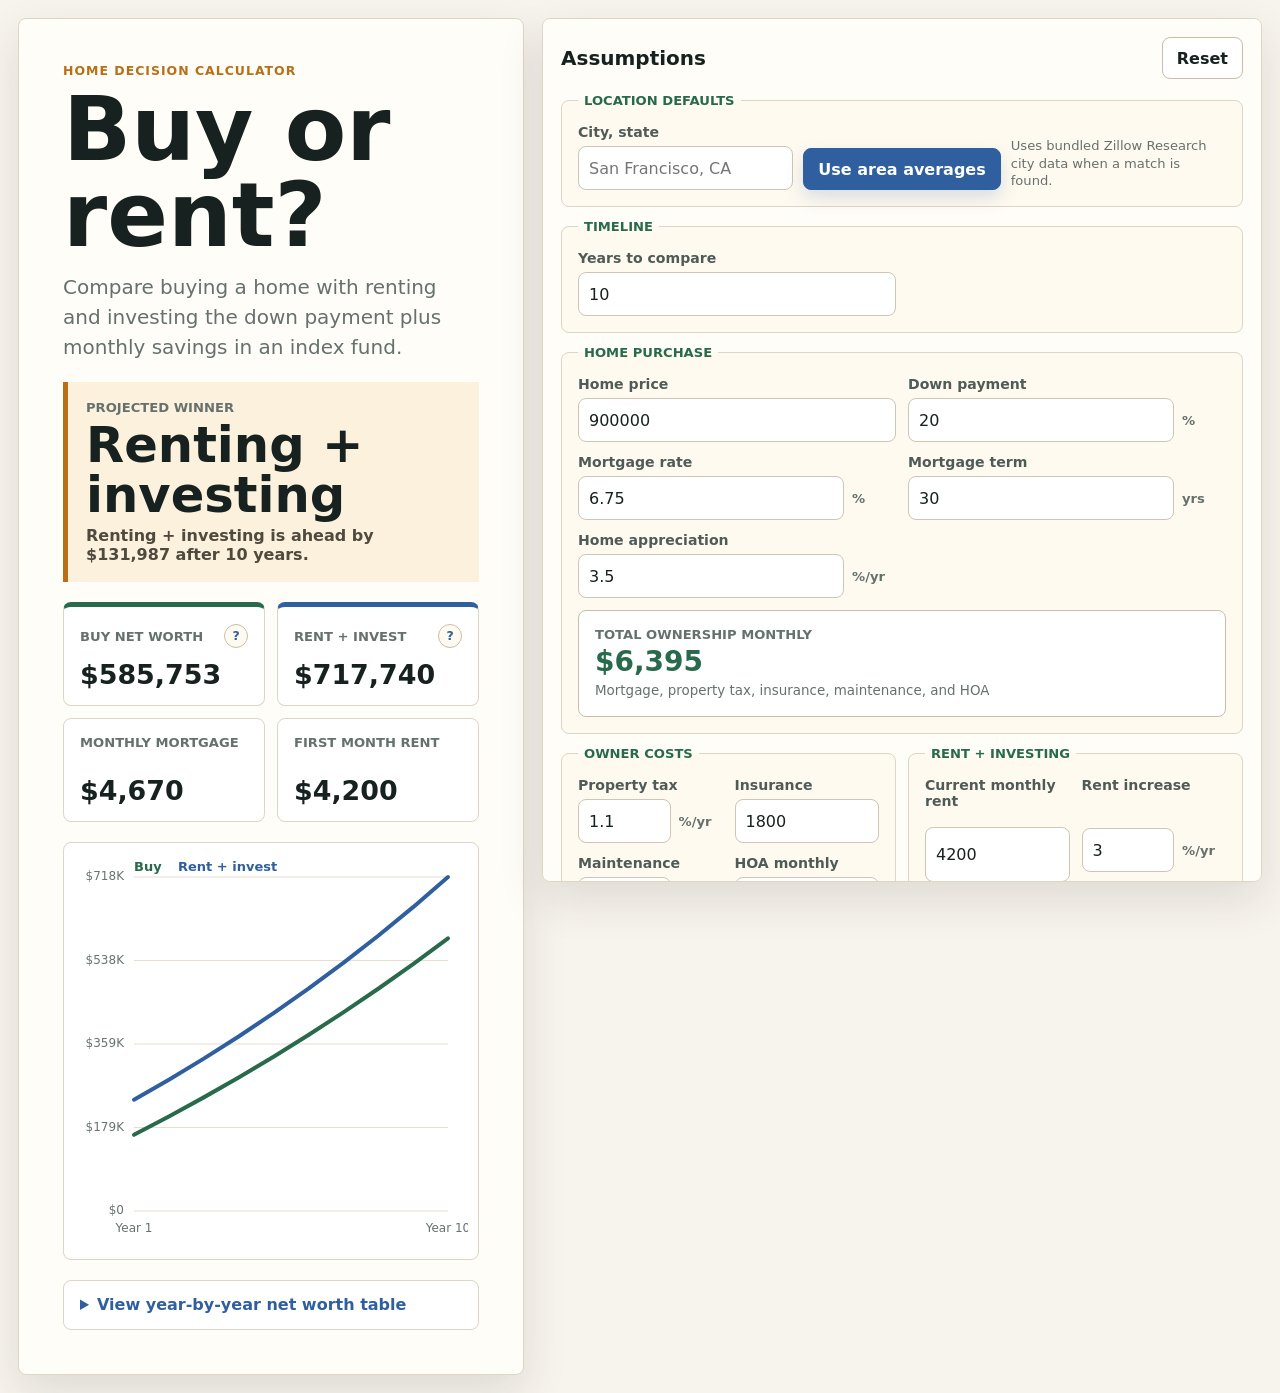
==== index.html @ f9c8c0f5 "Add files via upload" ====
<!doctype html>
<html lang="en">
  <head>
    <meta charset="utf-8">
    <meta name="viewport" content="width=device-width, initial-scale=1">
    <title>Buy or Rent Calculator</title>
    <link rel="stylesheet" href="styles.css">
  </head>
  <body>
    <main class="app-shell">
      <section class="summary-panel">
        <div>
          <p class="eyebrow">Home decision calculator</p>
          <h1>Buy or rent?</h1>
          <p class="lede">Compare buying a home with renting and investing the down payment plus monthly savings in an index fund.</p>
        </div>

        <div class="verdict" aria-live="polite">
          <span class="verdict-label">Projected winner</span>
          <strong id="winner">Calculating...</strong>
          <span id="winnerDelta">Adjust the inputs below.</span>
        </div>

        <div class="result-grid">
          <article class="metric buy">
            <div class="metric-heading">
              <span>Buy net worth</span>
              <button class="tooltip-trigger" type="button" aria-label="How buyer net worth is calculated">
                ?
                <span class="tooltip-text">
                  Final home value minus remaining mortgage balance minus estimated selling costs, plus any invested monthly savings if owning was cheaper than renting.
                </span>
              </button>
            </div>
            <strong id="buyNet">$0</strong>
          </article>
          <article class="metric rent">
            <div class="metric-heading">
              <span>Rent + invest</span>
              <button class="tooltip-trigger" type="button" aria-label="How renter net worth is calculated">
                ?
                <span class="tooltip-text">
                  Down payment plus buying costs invested upfront, plus monthly savings when renting is cheaper than owning, compounded by stock market return after expenses.
                </span>
              </button>
            </div>
            <strong id="rentNet">$0</strong>
          </article>
          <article class="metric">
            <span>Monthly mortgage</span>
            <strong id="mortgagePayment">$0</strong>
          </article>
          <article class="metric">
            <span>First month rent</span>
            <strong id="startingRent">$0</strong>
          </article>
        </div>

        <div class="chart-wrap" aria-label="Projected net worth chart">
          <canvas id="wealthChart" width="900" height="420"></canvas>
        </div>

        <details class="breakdown" id="yearlyBreakdown">
          <summary>View year-by-year net worth table</summary>
          <div class="table-wrap">
            <table>
              <thead>
                <tr>
                  <th>Year</th>
                  <th>Buy net worth</th>
                  <th>Rent + invest</th>
                  <th>Difference</th>
                </tr>
              </thead>
              <tbody id="yearlyRows"></tbody>
            </table>
          </div>
        </details>
      </section>

      <section class="controls-panel" aria-label="Calculator assumptions">
        <div class="toolbar">
          <h2>Assumptions</h2>
          <button id="resetButton" type="button">Reset</button>
        </div>

        <form id="assumptions">
          <fieldset class="assumption-section location-section">
            <legend>Location defaults</legend>
            <div class="location-entry">
              <label>
                <span>City, state</span>
                <input id="marketLocation" type="text" autocomplete="address-level2" placeholder="San Francisco, CA">
              </label>
              <button id="applyLocationButton" class="location-button" type="button">Use area averages</button>
              <p id="locationStatus" class="location-status" aria-live="polite">Uses bundled Zillow Research city data when a match is found.</p>
            </div>
          </fieldset>

          <fieldset class="assumption-section timeline-section">
            <legend>Timeline</legend>
            <label>
              <span>Years to compare</span>
              <input name="years" type="number" min="1" max="40" step="1" value="10">
            </label>
          </fieldset>

          <fieldset class="assumption-section home-section">
            <legend>Home purchase</legend>
            <label>
              <span>Home price</span>
              <input name="homePrice" type="number" min="0" step="1000" value="900000">
            </label>
            <label>
              <span>Down payment</span>
              <div class="input-row">
                <input name="downPaymentPercent" type="number" min="0" max="100" step="0.5" value="20">
                <span>%</span>
              </div>
            </label>
            <label>
              <span>Mortgage rate</span>
              <div class="input-row">
                <input name="mortgageRate" type="number" min="0" max="20" step="0.05" value="6.75">
                <span>%</span>
              </div>
            </label>
            <label>
              <span>Mortgage term</span>
              <div class="input-row">
                <input name="mortgageTerm" type="number" min="1" max="40" step="1" value="30">
                <span>yrs</span>
              </div>
            </label>
            <label>
              <span>Home appreciation</span>
              <div class="input-row">
                <input name="homeGrowth" type="number" min="-20" max="30" step="0.1" value="3.5">
                <span>%/yr</span>
              </div>
            </label>
            <div class="calculated-cost" aria-live="polite">
              <span>Total ownership monthly</span>
              <strong id="totalOwnershipCost">$0</strong>
              <small>Mortgage, property tax, insurance, maintenance, and HOA</small>
            </div>
          </fieldset>

          <fieldset class="assumption-section owner-section">
            <legend>Owner costs</legend>
            <label>
              <span>Property tax</span>
              <div class="input-row">
                <input name="propertyTax" type="number" min="0" max="10" step="0.05" value="1.1">
                <span>%/yr</span>
              </div>
            </label>
            <label>
              <span>Insurance</span>
              <input name="insurance" type="number" min="0" step="25" value="1800">
            </label>
            <label>
              <span>Maintenance</span>
              <div class="input-row">
                <input name="maintenance" type="number" min="0" max="10" step="0.05" value="1">
                <span>%/yr</span>
              </div>
            </label>
            <label>
              <span>HOA monthly</span>
              <input name="hoa" type="number" min="0" step="25" value="0">
            </label>
            <label>
              <span>Buying costs</span>
              <div class="input-row">
                <input name="buyingCosts" type="number" min="0" max="10" step="0.1" value="2">
                <span>%</span>
              </div>
            </label>
            <label>
              <span>Selling costs</span>
              <div class="input-row">
                <input name="sellingCosts" type="number" min="0" max="12" step="0.1" value="6">
                <span>%</span>
              </div>
            </label>
          </fieldset>

          <fieldset class="assumption-section rent-section">
            <legend>Rent + investing</legend>
            <label>
              <span>Current monthly rent</span>
              <input name="rent" type="number" min="0" step="50" value="4200">
            </label>
            <label>
              <span>Rent increase</span>
              <div class="input-row">
                <input name="rentGrowth" type="number" min="-10" max="20" step="0.1" value="3">
                <span>%/yr</span>
              </div>
            </label>
            <label>
              <span>Stock market return</span>
              <div class="input-row">
                <input name="stockGrowth" type="number" min="-30" max="40" step="0.1" value="7">
                <span>%/yr</span>
              </div>
            </label>
            <label>
              <span>Investment expense ratio</span>
              <div class="input-row">
                <input name="expenseRatio" type="number" min="0" max="3" step="0.01" value="0.03">
                <span>%/yr</span>
              </div>
            </label>
          </fieldset>
        </form>

        <aside class="notes">
          <strong>How it compares</strong>
          <p id="explanation">The calculator invests whichever option has lower monthly cash cost, so the comparison stays balanced.</p>
        </aside>
      </section>
    </main>

    <script src="market-data.js"></script>
    <script src="script.js"></script>
  </body>
</html>
---- styles.css ----
:root {
  color-scheme: light;
  --ink: #17211f;
  --muted: #66716d;
  --paper: #f7f4ed;
  --panel: #fffdf8;
  --line: #ddd5c5;
  --green: #286a4b;
  --blue: #2f5f9f;
  --gold: #b96f18;
  --rose: #b65050;
  --shadow: 0 18px 45px rgba(52, 45, 32, 0.12);
}

* {
  box-sizing: border-box;
}

body {
  margin: 0;
  min-height: 100vh;
  background: var(--paper);
  color: var(--ink);
  font-family: Inter, ui-sans-serif, system-ui, -apple-system, BlinkMacSystemFont, "Segoe UI", sans-serif;
}

button,
input {
  font: inherit;
}

.app-shell {
  display: grid;
  grid-template-columns: minmax(420px, 1fr) minmax(620px, 720px);
  gap: 18px;
  max-width: 1440px;
  margin: 0 auto;
  padding: 18px;
}

.summary-panel,
.controls-panel {
  background: var(--panel);
  border: 1px solid var(--line);
  border-radius: 8px;
  box-shadow: var(--shadow);
}

.summary-panel {
  display: grid;
  align-content: start;
  gap: 20px;
  min-height: calc(100vh - 36px);
  padding: clamp(22px, 4vw, 44px);
}

.eyebrow {
  margin: 0 0 8px;
  color: var(--gold);
  font-size: 0.78rem;
  font-weight: 800;
  letter-spacing: 0.08em;
  text-transform: uppercase;
}

h1,
h2,
p {
  margin: 0;
}

h1 {
  max-width: 720px;
  font-size: clamp(2.45rem, 7vw, 5.8rem);
  line-height: 0.96;
  letter-spacing: 0;
}

.lede {
  max-width: 720px;
  margin-top: 14px;
  color: var(--muted);
  font-size: clamp(1rem, 2vw, 1.25rem);
  line-height: 1.5;
}

.verdict {
  display: grid;
  gap: 6px;
  padding: 18px;
  border-left: 5px solid var(--gold);
  background: #fbf1dd;
}

.verdict-label,
.metric > span,
.metric-heading > span {
  color: var(--muted);
  font-size: 0.82rem;
  font-weight: 800;
  text-transform: uppercase;
}

.verdict strong {
  font-size: clamp(1.65rem, 4vw, 3.1rem);
  line-height: 1;
}

.verdict span:last-child {
  color: #504a3e;
  font-weight: 650;
}

.result-grid {
  display: grid;
  grid-template-columns: repeat(auto-fit, minmax(185px, 1fr));
  gap: 12px;
}

.metric {
  display: grid;
  gap: 8px;
  min-height: 104px;
  min-width: 0;
  padding: 16px;
  border: 1px solid var(--line);
  border-radius: 8px;
  background: #ffffff;
}

.metric strong {
  align-self: end;
  min-width: 0;
  overflow-wrap: anywhere;
  font-size: clamp(1.25rem, 2.1vw, 1.85rem);
  line-height: 1.08;
}

.metric-heading {
  display: flex;
  align-items: center;
  justify-content: space-between;
  gap: 8px;
  min-width: 0;
}

.tooltip-trigger {
  position: relative;
  display: inline-grid;
  place-items: center;
  flex: 0 0 auto;
  width: 24px;
  min-height: 24px;
  padding: 0;
  border: 1px solid #c9bdab;
  border-radius: 999px;
  background: #fffaf0;
  color: var(--blue);
  font-size: 0.78rem;
  line-height: 1;
}

.tooltip-trigger:focus-visible {
  outline: 3px solid rgba(47, 95, 159, 0.18);
}

.tooltip-text {
  position: absolute;
  right: 0;
  bottom: calc(100% + 10px);
  z-index: 5;
  display: block;
  width: min(280px, 74vw);
  padding: 12px;
  border: 1px solid #c9bdab;
  border-radius: 8px;
  background: #17211f;
  box-shadow: 0 12px 28px rgba(23, 33, 31, 0.18);
  color: #ffffff;
  font-size: 0.82rem;
  font-weight: 650;
  line-height: 1.35;
  opacity: 0;
  pointer-events: none;
  text-align: left;
  text-transform: none;
  transform: translateY(4px);
  transition: opacity 150ms ease, transform 150ms ease;
}

.tooltip-trigger:hover .tooltip-text,
.tooltip-trigger:focus .tooltip-text {
  opacity: 1;
  transform: translateY(0);
}

.metric.buy {
  border-top: 5px solid var(--green);
}

.metric.rent {
  border-top: 5px solid var(--blue);
}

.chart-wrap {
  min-height: 260px;
  padding: 10px;
  border: 1px solid var(--line);
  border-radius: 8px;
  background: #ffffff;
}

canvas {
  display: block;
  width: 100%;
  height: min(44vh, 420px);
}

.breakdown {
  border: 1px solid var(--line);
  border-radius: 8px;
  background: #ffffff;
}

.breakdown summary {
  min-height: 48px;
  padding: 14px 16px;
  color: var(--blue);
  font-weight: 900;
  cursor: pointer;
}

.breakdown summary:hover {
  color: var(--green);
}

.table-wrap {
  overflow-x: auto;
  border-top: 1px solid var(--line);
}

table {
  width: 100%;
  min-width: 560px;
  border-collapse: collapse;
}

th,
td {
  padding: 12px 14px;
  border-bottom: 1px solid #ebe4d8;
  text-align: right;
  white-space: nowrap;
}

th:first-child,
td:first-child {
  text-align: left;
}

th {
  color: var(--muted);
  font-size: 0.78rem;
  text-transform: uppercase;
}

td {
  font-weight: 700;
}

.positive-difference {
  color: var(--green);
}

.negative-difference {
  color: var(--blue);
}

.controls-panel {
  position: sticky;
  top: 18px;
  max-height: calc(100vh - 36px);
  overflow: auto;
  padding: 18px;
}

.toolbar {
  display: flex;
  align-items: center;
  justify-content: space-between;
  gap: 12px;
  margin-bottom: 14px;
}

h2 {
  font-size: 1.25rem;
}

button {
  min-height: 42px;
  padding: 0 14px;
  border: 1px solid #c9bdab;
  border-radius: 8px;
  background: #ffffff;
  color: var(--ink);
  font-weight: 800;
  cursor: pointer;
}

button:active {
  transform: translateY(1px);
}

form {
  display: grid;
  grid-template-columns: repeat(2, minmax(0, 1fr));
  gap: 12px;
}

.timeline-section,
.location-section,
.home-section {
  grid-column: 1 / -1;
}

.timeline-section,
.location-section {
  grid-template-columns: minmax(0, 1fr) minmax(0, 1fr);
}

.location-section {
  grid-template-columns: 1fr;
}

fieldset {
  display: grid;
  grid-template-columns: repeat(2, minmax(0, 1fr));
  gap: 12px;
  margin: 0;
  padding: 16px;
  border: 1px solid var(--line);
  border-radius: 8px;
  background: #fffaf0;
}

legend {
  padding: 0 6px;
  color: var(--green);
  font-size: 0.82rem;
  font-weight: 900;
  text-transform: uppercase;
}

label {
  display: grid;
  gap: 6px;
}

label span {
  color: #4f5b57;
  font-size: 0.88rem;
  font-weight: 700;
}

input {
  width: 100%;
  min-height: 44px;
  border: 1px solid #cfc5b5;
  border-radius: 8px;
  padding: 9px 10px;
  background: #ffffff;
  color: var(--ink);
}

input:focus {
  border-color: var(--blue);
  outline: 3px solid rgba(47, 95, 159, 0.18);
}

.location-entry {
  display: grid;
  grid-template-columns: minmax(150px, 1fr) minmax(168px, auto) minmax(130px, 1fr);
  gap: 10px;
  align-items: end;
}

.location-button {
  min-width: 168px;
  border-color: var(--blue);
  background: var(--blue);
  color: #ffffff;
  box-shadow: 0 8px 18px rgba(47, 95, 159, 0.18);
  white-space: nowrap;
}

.location-button,
#applyLocationButton {
  border-color: var(--blue);
  background: var(--blue);
  color: #ffffff;
}

.location-button:hover {
  background: #254f87;
}

.location-button:hover,
#applyLocationButton:hover {
  background: #254f87;
}

.location-status {
  align-self: end;
  color: var(--muted);
  font-size: 0.82rem;
  line-height: 1.35;
}

.location-status.success {
  color: var(--green);
  font-weight: 750;
}

.location-status.error {
  color: var(--rose);
  font-weight: 750;
}

.calculated-cost {
  display: grid;
  grid-column: 1 / -1;
  gap: 6px;
  min-height: 98px;
  padding: 16px;
  border: 1px solid #c9bdab;
  border-radius: 8px;
  background: #ffffff;
}

.calculated-cost span {
  color: var(--muted);
  font-size: 0.82rem;
  font-weight: 900;
  text-transform: uppercase;
}

.calculated-cost strong {
  color: var(--green);
  font-size: 1.75rem;
  line-height: 1;
}

.calculated-cost small {
  color: var(--muted);
  font-size: 0.84rem;
  line-height: 1.35;
}

.input-row {
  display: grid;
  grid-template-columns: minmax(0, 1fr) auto;
  align-items: center;
  gap: 8px;
}

.input-row span {
  min-width: 44px;
  color: var(--muted);
  font-size: 0.82rem;
  font-weight: 800;
}

.notes {
  margin-top: 12px;
  padding: 16px;
  border-radius: 8px;
  background: #edf3ee;
  color: #223d30;
  line-height: 1.45;
}

.notes strong {
  display: block;
  margin-bottom: 6px;
}

@media (max-width: 1100px) {
  .app-shell {
    grid-template-columns: 1fr;
  }

  .summary-panel {
    min-height: auto;
  }

  .controls-panel {
    position: static;
    max-height: none;
  }

  .result-grid {
    grid-template-columns: repeat(2, minmax(0, 1fr));
  }
}

@media (max-width: 560px) {
  .app-shell {
    padding: 0;
    gap: 0;
  }

  .summary-panel,
  .controls-panel {
    border-right: 0;
    border-left: 0;
    border-radius: 0;
    box-shadow: none;
  }

  .summary-panel {
    padding: 22px 16px;
  }

  .controls-panel {
    padding: 16px;
  }

  form,
  .result-grid,
  fieldset {
    grid-template-columns: 1fr;
  }

  .location-button {
    min-width: 148px;
    width: auto;
    padding: 0 10px;
  }

  .metric {
    min-height: 88px;
  }

  canvas {
    height: 280px;
  }
}

@media (max-width: 460px) {
  .location-entry {
    grid-template-columns: 1fr;
  }

  .location-button {
    width: 100%;
  }
}
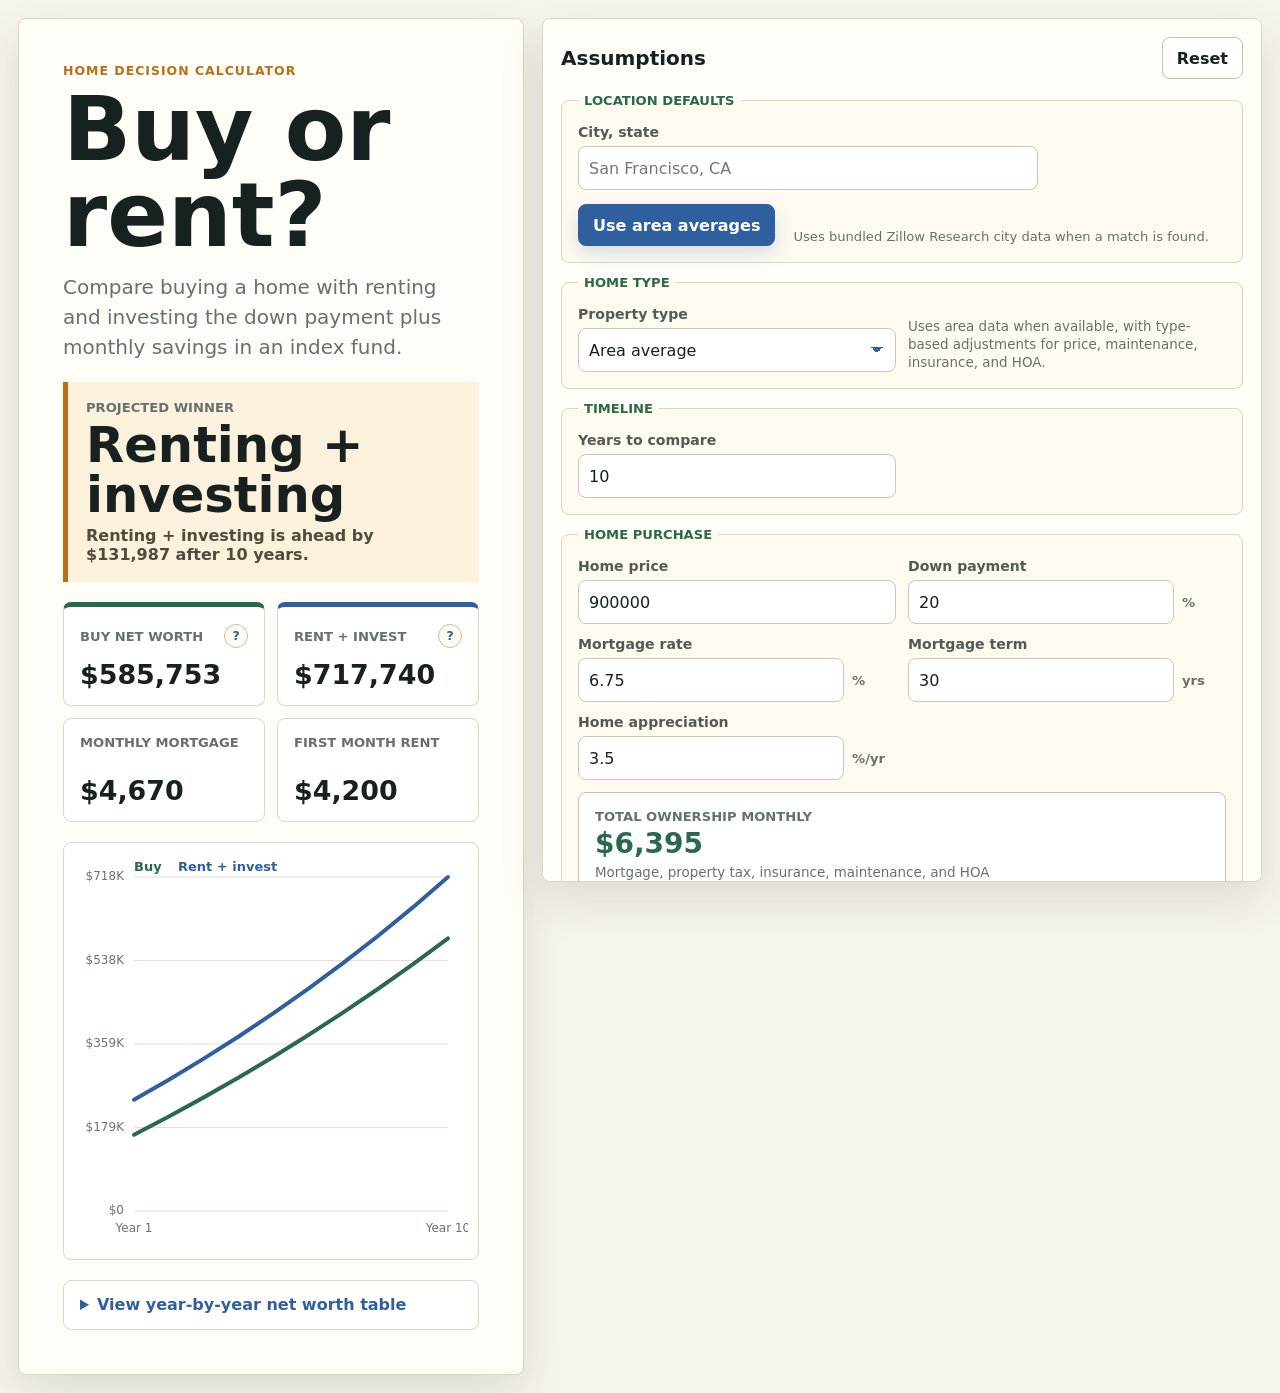
==== commit eeaa827e: "Add files via upload" ====
--- a/index.html
+++ b/index.html
@@ -97,6 +97,21 @@
             </div>
           </fieldset>
 
+          <fieldset class="assumption-section type-section">
+            <legend>Home type</legend>
+            <label>
+              <span>Property type</span>
+              <select id="homeType">
+                <option value="average">Area average</option>
+                <option value="singleFamily">Single family</option>
+                <option value="townhome">Townhome</option>
+                <option value="condo">Condo</option>
+                <option value="multiFamily">Multi-family</option>
+              </select>
+            </label>
+            <p class="type-note">Uses area data when available, with type-based adjustments for price, maintenance, insurance, and HOA.</p>
+          </fieldset>
+
           <fieldset class="assumption-section timeline-section">
             <legend>Timeline</legend>
             <label>
--- a/styles.css
+++ b/styles.css
@@ -25,7 +25,8 @@
 }
 
 button,
-input {
+input,
+select {
   font: inherit;
 }
 
@@ -319,12 +320,14 @@
 
 .timeline-section,
 .location-section,
+.type-section,
 .home-section {
   grid-column: 1 / -1;
 }
 
 .timeline-section,
-.location-section {
+.location-section,
+.type-section {
   grid-template-columns: minmax(0, 1fr) minmax(0, 1fr);
 }
 
@@ -362,7 +365,8 @@
   font-weight: 700;
 }
 
-input {
+input,
+select {
   width: 100%;
   min-height: 44px;
   border: 1px solid #cfc5b5;
@@ -372,16 +376,36 @@
   color: var(--ink);
 }
 
-input:focus {
+input:focus,
+select:focus {
   border-color: var(--blue);
   outline: 3px solid rgba(47, 95, 159, 0.18);
 }
 
+select {
+  appearance: none;
+  background-image:
+    linear-gradient(45deg, transparent 50%, var(--blue) 50%),
+    linear-gradient(135deg, var(--blue) 50%, transparent 50%);
+  background-position:
+    calc(100% - 18px) 50%,
+    calc(100% - 12px) 50%;
+  background-size: 6px 6px, 6px 6px;
+  background-repeat: no-repeat;
+  padding-right: 34px;
+}
+
 .location-entry {
   display: grid;
-  grid-template-columns: minmax(150px, 1fr) minmax(168px, auto) minmax(130px, 1fr);
-  gap: 10px;
+  grid-template-columns: auto minmax(260px, 1fr);
+  column-gap: 18px;
+  row-gap: 14px;
   align-items: end;
+}
+
+.location-entry label {
+  grid-column: 1 / -1;
+  max-width: 460px;
 }
 
 .location-button {
@@ -426,6 +450,13 @@
   font-weight: 750;
 }
 
+.type-note {
+  align-self: end;
+  color: var(--muted);
+  font-size: 0.84rem;
+  line-height: 1.35;
+}
+
 .calculated-cost {
   display: grid;
   grid-column: 1 / -1;
@@ -494,6 +525,7 @@
   }
 
   .controls-panel {
+    order: -1;
     position: static;
     max-height: none;
   }
@@ -551,6 +583,10 @@
     grid-template-columns: 1fr;
   }
 
+  .location-entry label {
+    max-width: none;
+  }
+
   .location-button {
     width: 100%;
   }
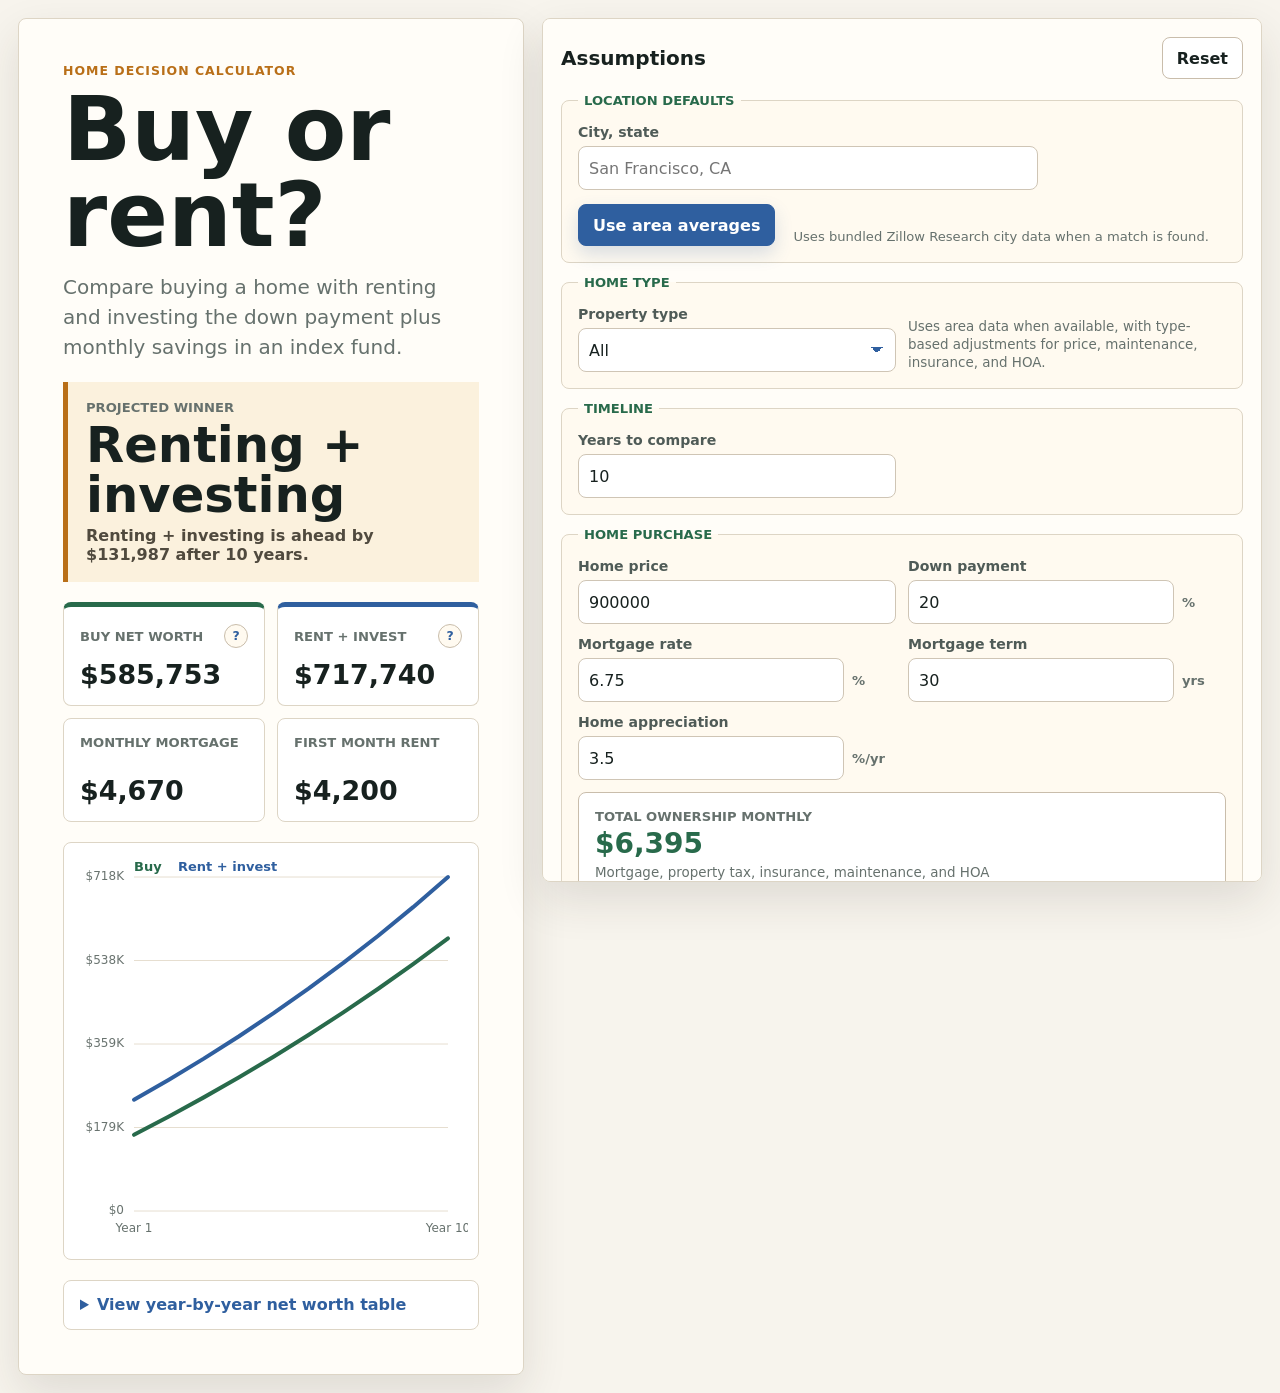
==== commit 7b396dc9: "Add files via upload" ====
--- a/index.html
+++ b/index.html
@@ -102,7 +102,7 @@
             <label>
               <span>Property type</span>
               <select id="homeType">
-                <option value="average">Area average</option>
+                <option value="average">All</option>
                 <option value="singleFamily">Single family</option>
                 <option value="townhome">Townhome</option>
                 <option value="condo">Condo</option>
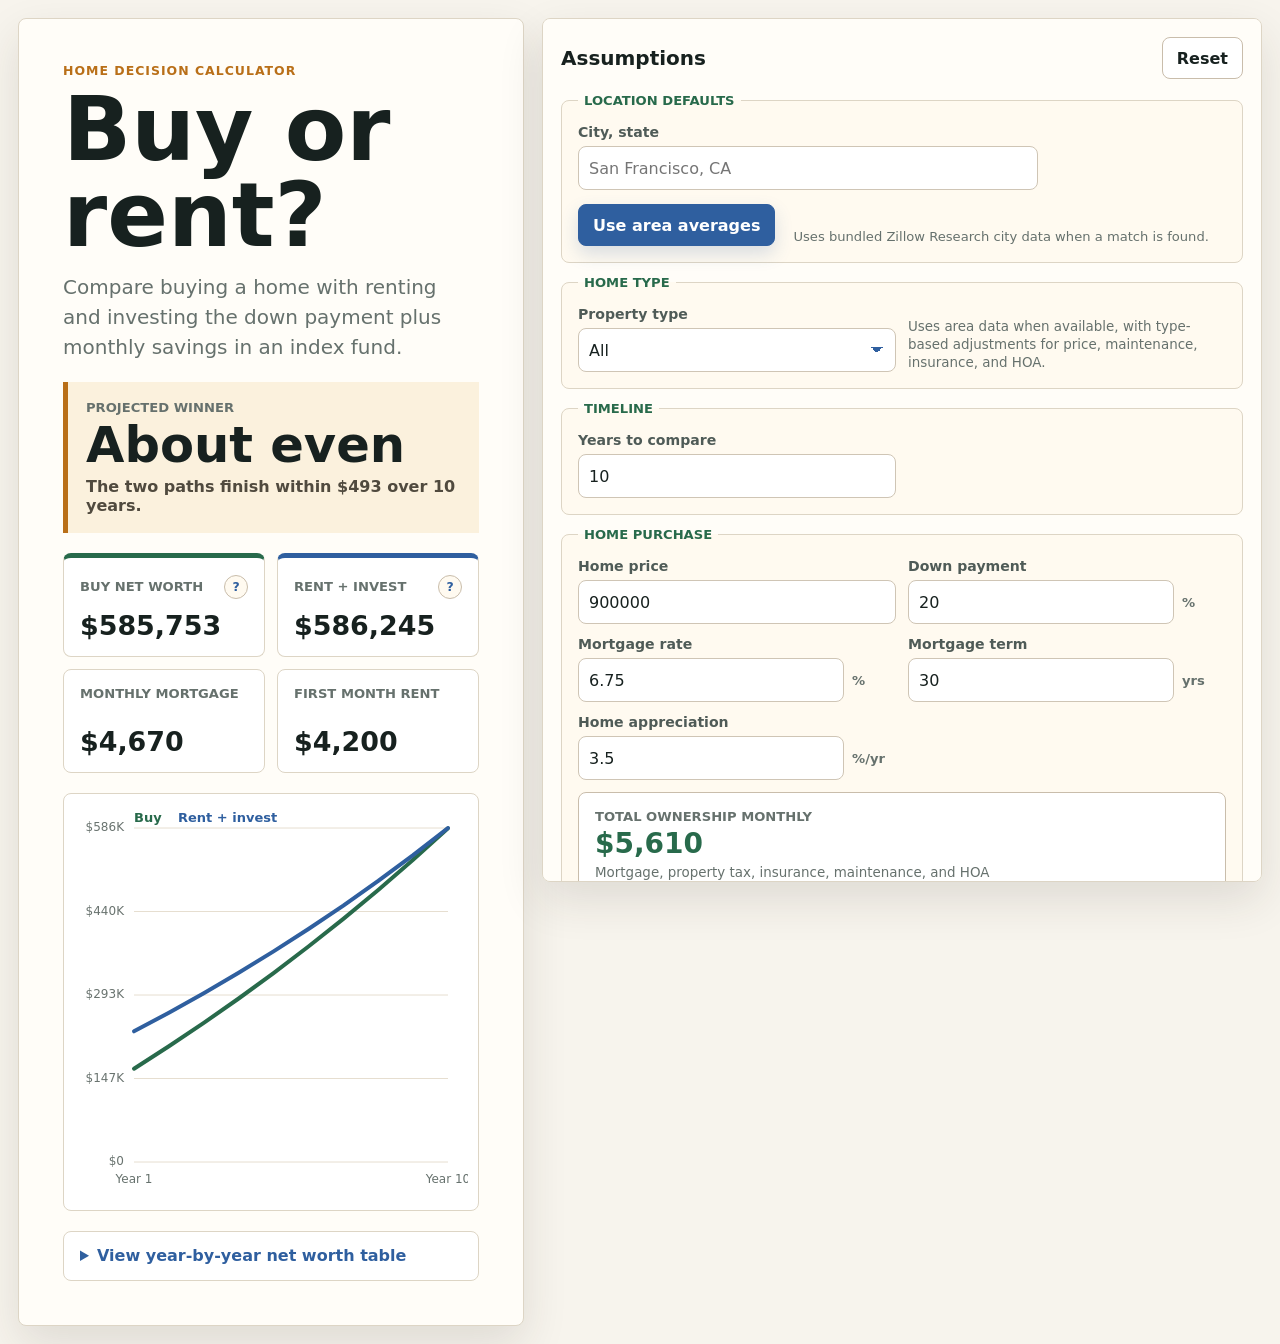
==== commit 058d0577: "Add files via upload" ====
--- a/index.html
+++ b/index.html
@@ -201,6 +201,45 @@
             </label>
           </fieldset>
 
+          <fieldset class="assumption-section tax-section">
+            <legend>Tax benefit estimate</legend>
+            <label>
+              <span>Filing status</span>
+              <select name="filingStatus">
+                <option value="marriedJointly">Married filing jointly</option>
+                <option value="single">Single</option>
+              </select>
+            </label>
+            <label>
+              <span>Household income</span>
+              <input name="householdIncome" type="number" min="0" step="5000" value="250000">
+            </label>
+            <label>
+              <span>Other itemized deductions</span>
+              <input name="otherItemizedDeductions" type="number" min="0" step="500" value="0">
+            </label>
+            <label>
+              <span>Federal SALT cap</span>
+              <input name="saltCap" type="number" min="0" step="1000" value="40000">
+            </label>
+            <label>
+              <span>Mortgage interest debt cap</span>
+              <input name="mortgageInterestLimit" type="number" min="0" step="25000" value="750000">
+            </label>
+            <label>
+              <span>State marginal tax rate</span>
+              <div class="input-row">
+                <input name="stateIncomeTaxRate" type="number" min="0" max="15" step="0.1" value="6">
+                <span>%</span>
+              </div>
+            </label>
+            <div class="calculated-cost tax-savings" aria-live="polite">
+              <span>Estimated tax savings monthly</span>
+              <strong id="taxSavingsMonthly">$0</strong>
+              <small>Federal itemizing benefit plus an editable state estimate</small>
+            </div>
+          </fieldset>
+
           <fieldset class="assumption-section rent-section">
             <legend>Rent + investing</legend>
             <label>
--- a/styles.css
+++ b/styles.css
@@ -321,6 +321,7 @@
 .timeline-section,
 .location-section,
 .type-section,
+.tax-section,
 .home-section {
   grid-column: 1 / -1;
 }
@@ -468,6 +469,14 @@
   background: #ffffff;
 }
 
+.tax-savings {
+  border-left: 5px solid var(--blue);
+}
+
+.tax-savings strong {
+  color: var(--blue);
+}
+
 .calculated-cost span {
   color: var(--muted);
   font-size: 0.82rem;
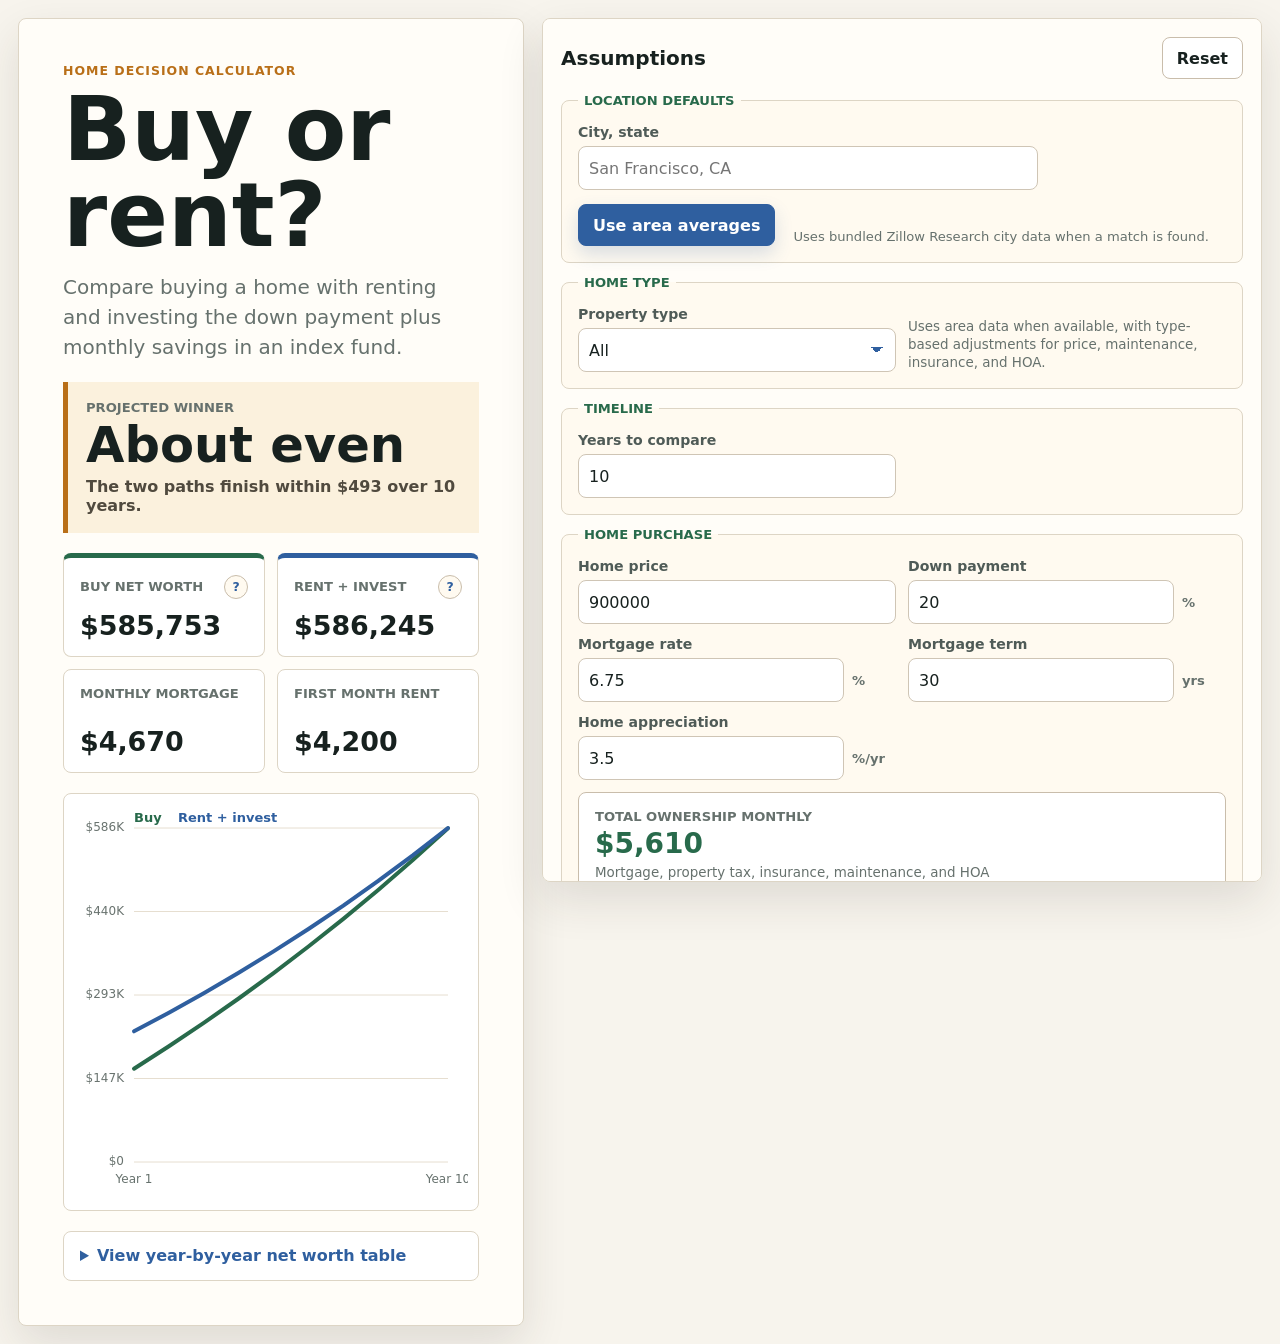
==== commit 6685856a: "Add files via upload" ====
--- a/index.html
+++ b/index.html
@@ -4,7 +4,7 @@
     <meta charset="utf-8">
     <meta name="viewport" content="width=device-width, initial-scale=1">
     <title>Buy or Rent Calculator</title>
-    <link rel="stylesheet" href="styles.css">
+    <link rel="stylesheet" href="styles.css?v=20260517-tax">
   </head>
   <body>
     <main class="app-shell">
@@ -277,7 +277,7 @@
       </section>
     </main>
 
-    <script src="market-data.js"></script>
-    <script src="script.js"></script>
+    <script src="market-data.js?v=20260517-tax"></script>
+    <script src="script.js?v=20260517-tax"></script>
   </body>
 </html>
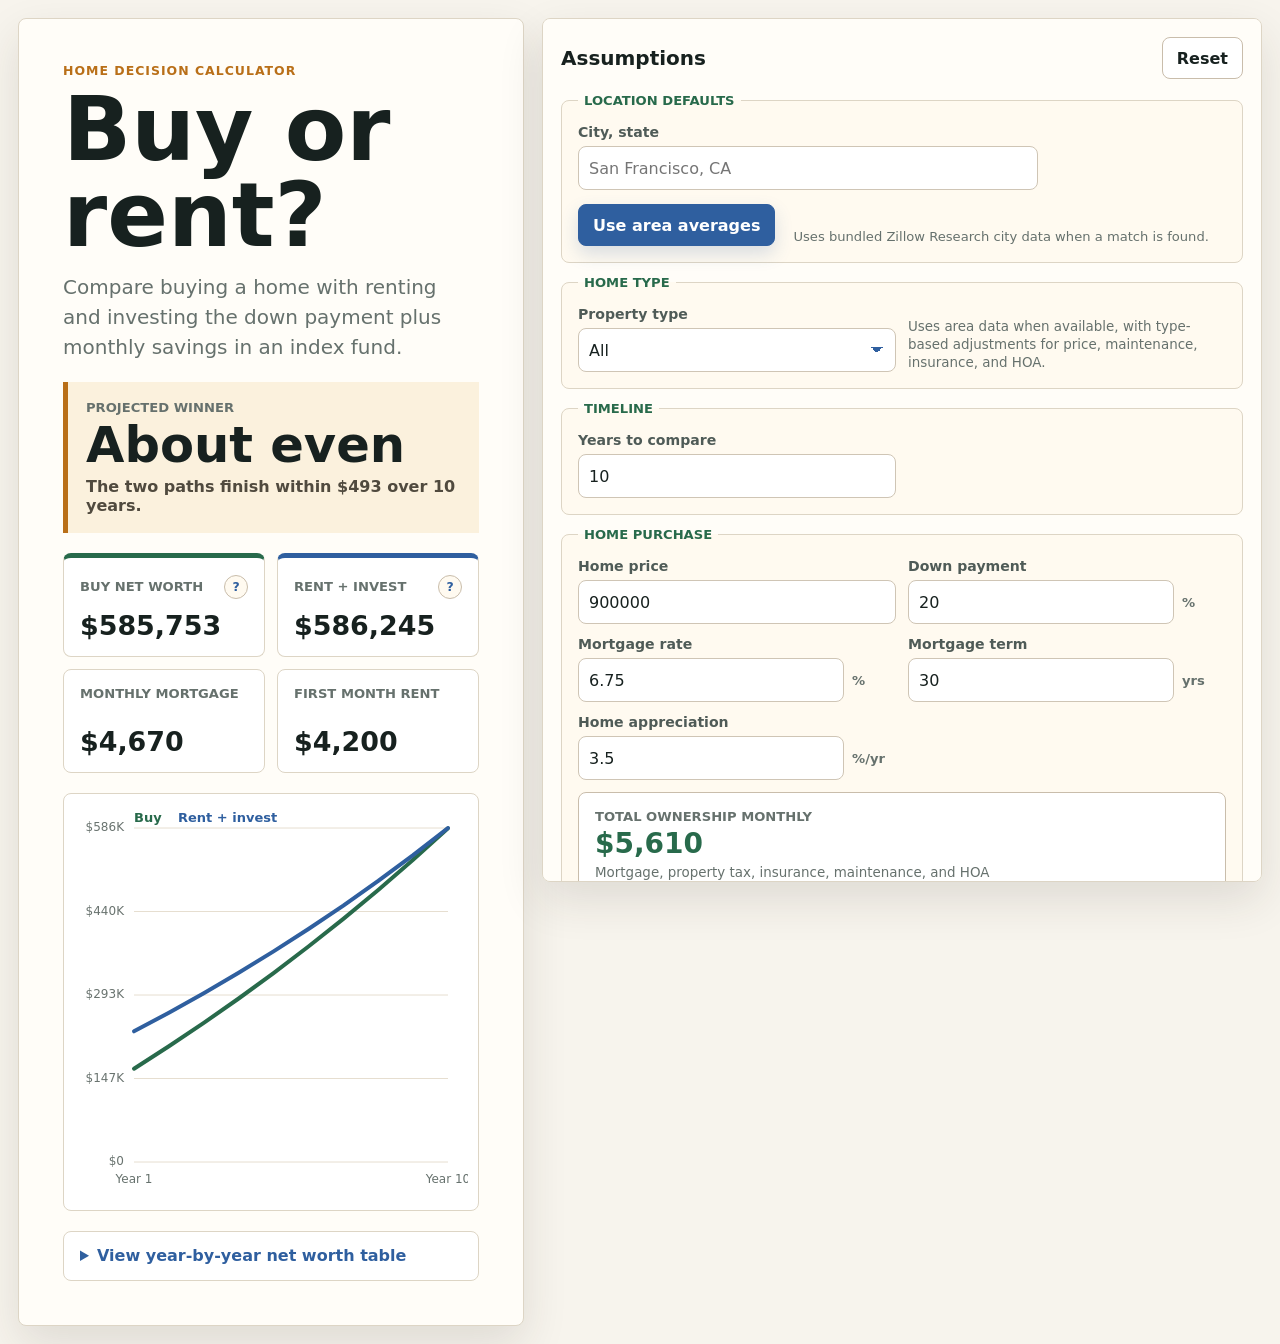
==== commit f6ad018d: "Add files via upload" ====
--- a/index.html
+++ b/index.html
@@ -236,7 +236,7 @@
             <div class="calculated-cost tax-savings" aria-live="polite">
               <span>Estimated tax savings monthly</span>
               <strong id="taxSavingsMonthly">$0</strong>
-              <small>Federal itemizing benefit plus an editable state estimate</small>
+              <small id="taxSavingsBreakdown">Federal itemizing benefit plus an editable state estimate</small>
             </div>
           </fieldset>
 
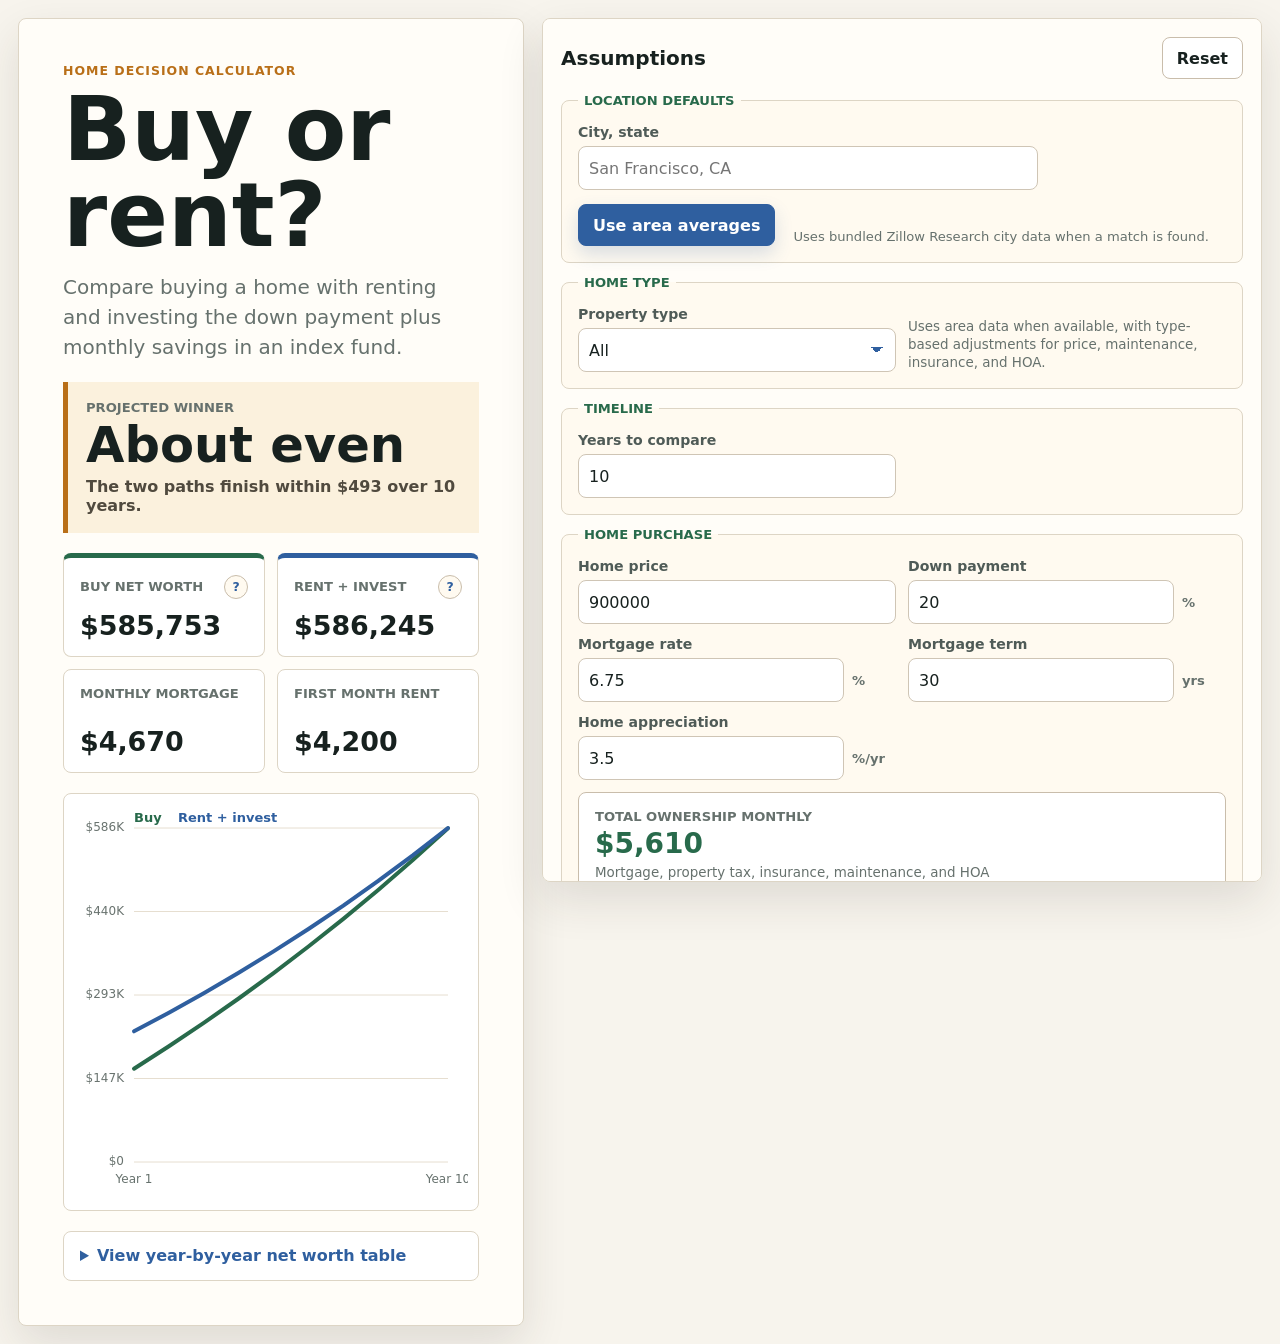
==== commit 9dc648d3: "Add files via upload" ====
--- a/index.html
+++ b/index.html
@@ -202,7 +202,15 @@
           </fieldset>
 
           <fieldset class="assumption-section tax-section">
-            <legend>Tax benefit estimate</legend>
+            <legend>
+              Tax benefit estimate
+              <button class="legend-tooltip-trigger" type="button" aria-label="Tax estimate disclaimer">
+                ?
+                <span class="legend-tooltip-text">
+                  This is a rough estimate only. Actual tax savings depend on your income, filing status, deductions, state and local rules, and other personal circumstances. Consult a tax professional for exact tax implications.
+                </span>
+              </button>
+            </legend>
             <label>
               <span>Filing status</span>
               <select name="filingStatus">
--- a/styles.css
+++ b/styles.css
@@ -355,6 +355,53 @@
   text-transform: uppercase;
 }
 
+legend .legend-tooltip-trigger {
+  position: relative;
+  display: inline-grid;
+  place-items: center;
+  width: 20px;
+  min-height: 20px;
+  margin-left: 6px;
+  padding: 0;
+  border: 1px solid #c9bdab;
+  border-radius: 999px;
+  background: #ffffff;
+  color: var(--blue);
+  font-size: 0.72rem;
+  line-height: 1;
+  vertical-align: middle;
+}
+
+.legend-tooltip-text {
+  position: absolute;
+  left: 0;
+  bottom: calc(100% + 10px);
+  z-index: 8;
+  display: block;
+  width: min(320px, 74vw);
+  padding: 12px;
+  border: 1px solid #c9bdab;
+  border-radius: 8px;
+  background: #17211f;
+  box-shadow: 0 12px 28px rgba(23, 33, 31, 0.18);
+  color: #ffffff;
+  font-size: 0.82rem;
+  font-weight: 650;
+  line-height: 1.35;
+  opacity: 0;
+  pointer-events: none;
+  text-align: left;
+  text-transform: none;
+  transform: translateY(4px);
+  transition: opacity 150ms ease, transform 150ms ease;
+}
+
+.legend-tooltip-trigger:hover .legend-tooltip-text,
+.legend-tooltip-trigger:focus .legend-tooltip-text {
+  opacity: 1;
+  transform: translateY(0);
+}
+
 label {
   display: grid;
   gap: 6px;
@@ -458,6 +505,7 @@
   line-height: 1.35;
 }
 
+
 .calculated-cost {
   display: grid;
   grid-column: 1 / -1;
